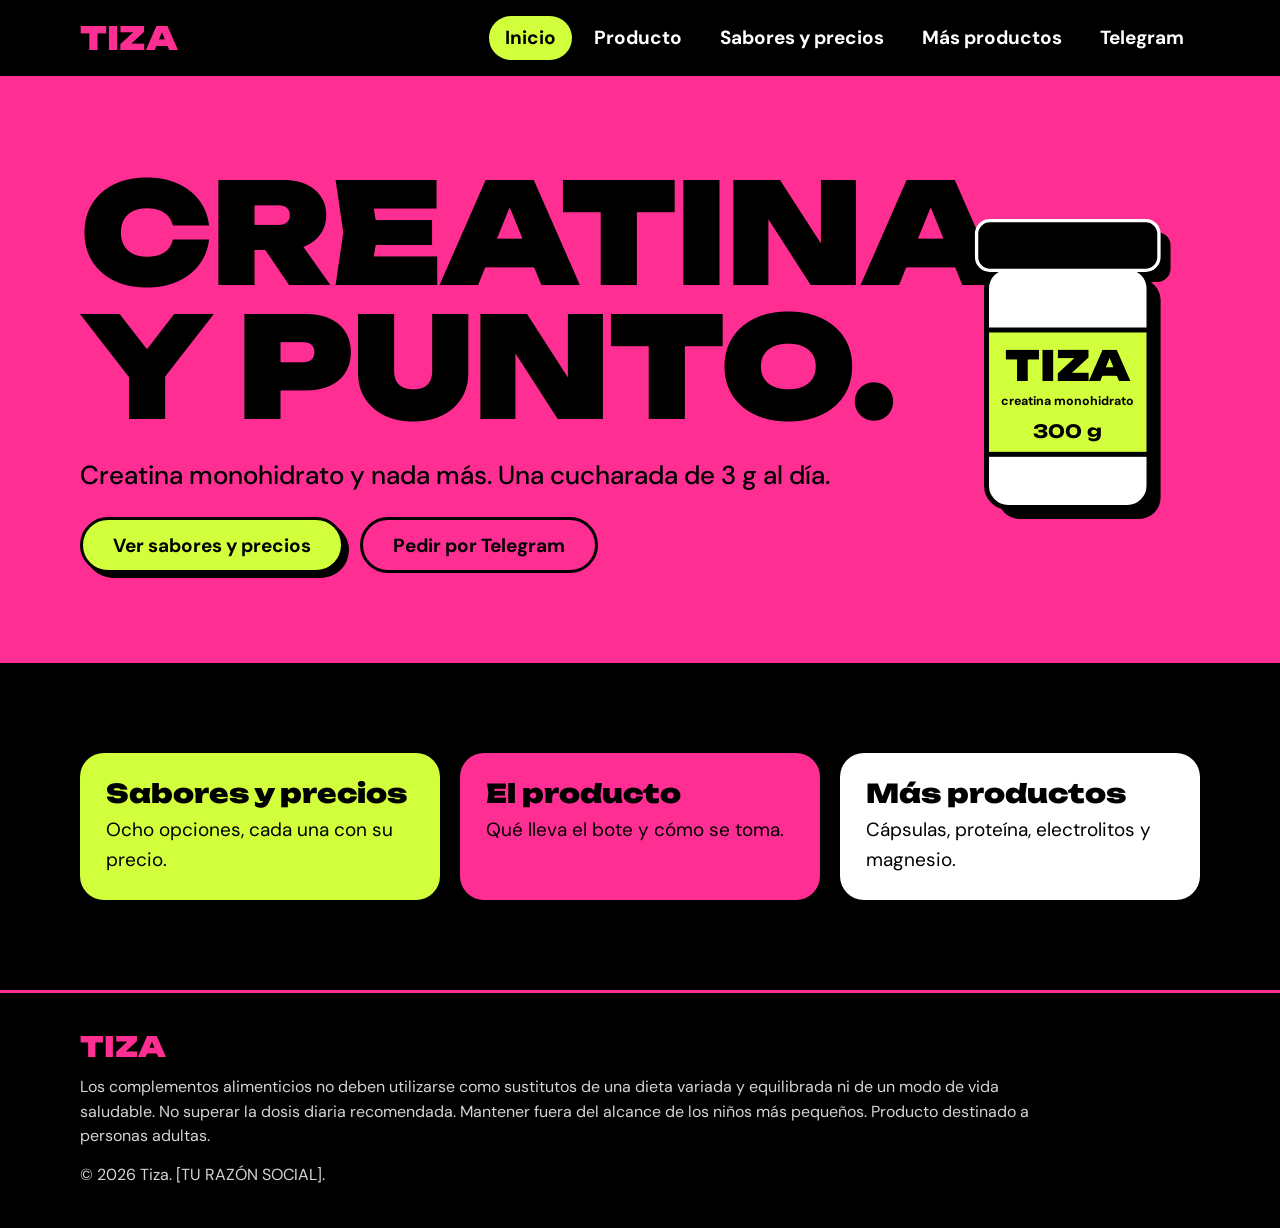
==== index.html @ 7b5f8e8a "Add files via upload" ====
<!doctype html>
<html lang="es">
<head>
  <meta charset="utf-8">
  <meta name="viewport" content="width=device-width, initial-scale=1">
  <title>Tiza | Creatina y punto</title>
  <meta name="description" content="Tiza: creatina monohidrato y nada más. 3 g al día, 100 tomas por bote.">
  <link rel="preconnect" href="https://fonts.googleapis.com">
  <link rel="preconnect" href="https://fonts.gstatic.com" crossorigin>
  <link rel="stylesheet" href="https://fonts.googleapis.com/css2?family=DM+Sans:wght@400;500;700&amp;family=Unbounded:wght@700;900&amp;display=swap">
  <link rel="stylesheet" href="estilos.css">
</head>
<body>
  <a class="saltar" href="#contenido">Saltar al contenido</a>

  <header class="cabecera">
    <div class="dentro">
      <a class="marca" href="index.html">TIZA</a>
      <nav aria-label="Principal">
        <ul class="menu">
        <li><a href="index.html" aria-current="page">Inicio</a></li>
        <li><a href="detalles.html">Producto</a></li>
        <li><a href="sabores.html">Sabores y precios</a></li>
        <li><a href="productos.html">Más productos</a></li>
        <li><a href="contacto.html">Telegram</a></li>
        </ul>
      </nav>
    </div>
  </header>

  <main id="contenido">
    <section class="bloque fondo-rosa portada">
      <div class="dentro">
        <div class="portada__texto">
          <h1 class="gigante">Creatina<br>y punto.</h1>
          <p class="entrada">Creatina monohidrato y nada más. Una cucharada de 3 g al día.</p>
          <div class="botones">
            <a class="boton" href="sabores.html">Ver sabores y precios</a>
            <a class="boton boton--linea" href="contacto.html">Pedir por Telegram</a>
          </div>
        </div>
        <div class="portada__bote">
          <svg viewBox="50 20 290 400" role="img" aria-label="Ilustración de un bote blanco de creatina Tiza de 300 gramos con tapa negra">
            <rect x="84" y="54" width="220" height="60" rx="16" fill="#000000"/>
            <rect x="96" y="110" width="196" height="290" rx="26" fill="#000000"/>
            <rect x="82" y="96" width="196" height="290" rx="26" fill="#FFFFFF" stroke="#000000" stroke-width="6"/>
            <rect x="70" y="40" width="220" height="60" rx="16" fill="#000000" stroke="#FFFFFF" stroke-width="4"/>
            <rect x="82" y="172" width="196" height="150" fill="#D2FF3C" stroke="#000000" stroke-width="6"/>
            <text x="180" y="234" text-anchor="middle" font-family="Unbounded, Arial Black, sans-serif" font-weight="900" font-size="50" fill="#000000">TIZA</text>
            <text x="180" y="263" text-anchor="middle" font-family="DM Sans, sans-serif" font-weight="700" font-size="15" fill="#000000">creatina monohidrato</text>
            <text x="180" y="302" text-anchor="middle" font-family="Unbounded, Arial Black, sans-serif" font-weight="700" font-size="22" fill="#000000">300 g</text>
          </svg>
        </div>
      </div>
    </section>

    <section class="bloque fondo-negro">
      <div class="dentro accesos">
        <a class="acceso acceso--lima" href="sabores.html">
          <h2>Sabores y precios</h2>
          <p>Ocho opciones, cada una con su precio.</p>
        </a>
        <a class="acceso acceso--rosa" href="detalles.html">
          <h2>El producto</h2>
          <p>Qué lleva el bote y cómo se toma.</p>
        </a>
        <a class="acceso acceso--blanco" href="productos.html">
          <h2>Más productos</h2>
          <p>Cápsulas, proteína, electrolitos y magnesio.</p>
        </a>
      </div>
    </section>
  </main>

  <footer class="pie">
    <div class="dentro">
      <p class="pie__marca">TIZA</p>
      <p>Los complementos alimenticios no deben utilizarse como sustitutos de una dieta variada y equilibrada ni de un modo de vida saludable. No superar la dosis diaria recomendada. Mantener fuera del alcance de los niños más pequeños. Producto destinado a personas adultas.</p>
      <p>© 2026 Tiza. [TU RAZÓN SOCIAL].</p>
    </div>
  </footer>

  <script src="app.js"></script>
</body>
</html>
---- estilos.css ----
/* ==========================================================
   TIZA · estilos compartidos por todas las páginas
   Colores: rosa + negro + lima. Cambia los tres aquí arriba
   y se actualiza toda la web.
   ========================================================== */

:root {
  --rosa: #FF2E93;
  --negro: #000000;
  --lima: #D2FF3C;
  --blanco: #FFFFFF;
  --gris: #D4D4D4;          /* texto secundario sobre negro */

  --titulos: "Unbounded", "Arial Black", sans-serif;
  --texto: "DM Sans", system-ui, sans-serif;

  --ancho: 1120px;
  --lado: clamp(20px, 5vw, 64px);
  --aire: clamp(48px, 7vw, 96px);

  --foco: var(--lima);      /* color del contorno de foco */
  --sombra: var(--negro);   /* color de la sombra de los botones */
}

*, *::before, *::after { box-sizing: border-box; }

html { scroll-behavior: smooth; }

body {
  margin: 0;
  font-family: var(--texto);
  font-size: 19px;
  line-height: 1.55;
  color: var(--negro);
  background: var(--negro);
  overflow-x: hidden;
}

h1, h2, h3, p, ul, ol { margin: 0; }
ul, ol { padding: 0; list-style: none; }
svg { max-width: 100%; height: auto; }
a { color: inherit; text-underline-offset: 4px; }

:focus-visible { outline: 4px solid var(--foco); outline-offset: 3px; }

.dentro { max-width: var(--ancho); margin: 0 auto; }
.pila { display: flex; flex-direction: column; gap: clamp(24px, 3.5vw, 40px); }

.saltar {
  position: absolute; left: 12px; top: -80px; z-index: 10;
  background: var(--lima); color: var(--negro);
  padding: 12px 18px; border-radius: 999px; font-weight: 700;
}
.saltar:focus { top: 12px; }

/* ---------- Fondos de sección ---------- */

.fondo-rosa   { background: var(--rosa);   color: var(--negro);  --foco: var(--negro); --sombra: var(--negro); }
.fondo-lima   { background: var(--lima);   color: var(--negro);  --foco: var(--negro); --sombra: var(--negro); }
.fondo-negro  { background: var(--negro);  color: var(--blanco); --foco: var(--lima);  --sombra: var(--rosa); }

.bloque { padding: var(--aire) var(--lado); }

/* ---------- Cabecera y menú ---------- */

.cabecera { background: var(--negro); color: var(--blanco); padding: 14px var(--lado); }
.cabecera .dentro {
  display: flex; flex-wrap: wrap; align-items: center;
  justify-content: space-between; gap: 8px 24px;
}
.marca {
  display: inline-flex; align-items: center; min-height: 48px;
  font-family: var(--titulos); font-weight: 900; font-size: 32px; line-height: 1;
  color: var(--rosa); text-decoration: none;
}
.menu { display: flex; flex-wrap: wrap; gap: 6px; }
.menu a {
  display: inline-flex; align-items: center; min-height: 44px; padding: 0 16px;
  border-radius: 999px; font-weight: 700; text-decoration: none; color: var(--blanco);
}
.menu a:hover { background: #2A2A2A; }
.menu a[aria-current="page"] { background: var(--lima); color: var(--negro); }

/* ---------- Texto ---------- */

.gigante {
  font-family: var(--titulos); font-weight: 900; text-transform: uppercase;
  font-size: clamp(40px, 11vw, 140px); line-height: 0.96; letter-spacing: -0.02em;
}
.grande {
  font-family: var(--titulos); font-weight: 900;
  font-size: clamp(34px, 6.4vw, 80px); line-height: 1; letter-spacing: -0.02em;
}
.mediano {
  font-family: var(--titulos); font-weight: 900;
  font-size: clamp(28px, 4vw, 48px); line-height: 1.05; letter-spacing: -0.01em;
}
.entrada { font-size: clamp(21px, 2.2vw, 26px); font-weight: 500; line-height: 1.35; max-width: 30em; }
.corto { max-width: 58ch; }
.nota { font-size: 17px; max-width: 70ch; }
.fondo-negro .nota { color: var(--gris); }

/* ---------- Botones ---------- */

.boton {
  display: inline-flex; align-items: center; justify-content: center;
  min-height: 56px; padding: 0 30px;
  border: 3px solid var(--negro); border-radius: 999px;
  background: var(--lima); color: var(--negro);
  font: 700 19px/1 var(--texto); text-decoration: none; cursor: pointer;
  box-shadow: 5px 5px 0 var(--sombra);
  transition: translate .12s ease, box-shadow .12s ease;
}
.boton:hover  { translate: -2px -2px; box-shadow: 8px 8px 0 var(--sombra); }
.boton:active { translate: 3px 3px;  box-shadow: 2px 2px 0 var(--sombra); }
.boton--negro { background: var(--negro); color: var(--blanco); --sombra: var(--rosa); }
.boton--linea { background: transparent; color: inherit; border-color: currentColor; box-shadow: none; }
.boton--linea:hover, .boton--linea:active { translate: none; box-shadow: none; background: rgba(0, 0, 0, .12); }
.fondo-negro .boton--linea:hover { background: rgba(255, 255, 255, .16); }
.botones { display: flex; flex-wrap: wrap; gap: 16px; align-items: center; }

/* ---------- Inicio ---------- */

.portada .dentro { display: flex; flex-wrap: wrap; align-items: center; gap: 32px 56px; }
.portada__texto { flex: 999 1 440px; min-width: 0; display: flex; flex-direction: column; gap: 24px; }
.portada__bote { flex: 1 1 240px; min-width: 0; display: flex; justify-content: center; }
.portada__bote svg { width: 100%; max-width: 300px; }

.accesos { display: grid; grid-template-columns: repeat(auto-fit, minmax(min(100%, 280px), 1fr)); gap: 20px; }
.acceso {
  display: flex; flex-direction: column; gap: 8px; padding: 26px;
  border-radius: 24px; color: var(--negro); text-decoration: none;
  transition: translate .12s ease;
}
.acceso:hover { translate: 0 -4px; }
.acceso h2 { font-family: var(--titulos); font-weight: 900; font-size: 26px; line-height: 1.1; }
.acceso--rosa   { background: var(--rosa); }
.acceso--lima   { background: var(--lima); }
.acceso--blanco { background: var(--blanco); }

/* ---------- Producto ---------- */

.lista-ok { max-width: 640px; }
.lista-ok li {
  display: flex; align-items: center; gap: 16px; padding: 14px 0;
  border-bottom: 3px solid var(--negro);
  font-size: clamp(20px, 2vw, 24px); font-weight: 700;
}
.lista-ok li:last-child { border-bottom: 0; }
.lista-ok svg { width: 32px; height: 32px; flex: none; }

.pasos { display: flex; flex-wrap: wrap; gap: 28px 48px; }
.pasos li { flex: 1 1 240px; min-width: 0; display: flex; flex-direction: column; gap: 6px; }
.pasos__num { font-family: var(--titulos); font-weight: 900; font-size: 56px; line-height: 1; color: var(--rosa); }
.pasos h3 { font-size: 23px; line-height: 1.2; }
.pasos p { color: var(--gris); }

/* ---------- Sabores y precios: cajas de cristal ---------- */

.vitrina { position: relative; isolation: isolate; overflow: hidden; }
.mancha {
  position: absolute; z-index: -1; border-radius: 50%;
  filter: blur(90px); pointer-events: none;
}
.mancha--1 { width: 520px; height: 520px; background: var(--rosa); opacity: .55; top: 6%;      left: -140px; }
.mancha--2 { width: 460px; height: 460px; background: var(--lima); opacity: .35; bottom: -90px; right: -110px; }

.sabores { display: grid; grid-template-columns: repeat(2, minmax(0, 1fr)); gap: 16px; }
@media (min-width: 620px) { .sabores { grid-template-columns: repeat(3, minmax(0, 1fr)); gap: 22px; } }
@media (min-width: 940px) { .sabores { grid-template-columns: repeat(4, minmax(0, 1fr)); gap: 24px; } }

.sabor {
  position: relative; overflow: hidden;
  display: flex; flex-direction: column; justify-content: space-between; align-items: flex-start;
  width: 100%; aspect-ratio: 1 / 1; padding: clamp(14px, 2vw, 22px);
  border: 1.5px solid rgba(255, 255, 255, .5); border-radius: clamp(22px, 3vw, 32px);
  background: linear-gradient(135deg, rgba(255, 255, 255, .22), rgba(255, 255, 255, .05) 55%, rgba(255, 255, 255, .12)), rgba(0, 0, 0, .32);
  -webkit-backdrop-filter: blur(18px) saturate(160%);
  backdrop-filter: blur(18px) saturate(160%);
  box-shadow:
    inset 0 1px 0 rgba(255, 255, 255, .75),
    0 18px 40px rgba(0, 0, 0, .45);
  color: var(--blanco); font: inherit; text-align: left; cursor: pointer;
  transition: translate .15s ease, border-color .15s ease;
}
/* brillo en diagonal, como un reflejo en el cristal */
.sabor::before {
  content: ""; position: absolute; inset: 0; pointer-events: none;
  background: linear-gradient(115deg, rgba(255, 255, 255, .34) 0%, rgba(255, 255, 255, 0) 34%);
}
.sabor:hover { translate: 0 -6px; border-color: var(--blanco); }

.sabor__gota {
  position: relative;
  width: clamp(36px, 4.6vw, 52px); height: clamp(36px, 4.6vw, 52px); border-radius: 50%;
  background: var(--tono);
  box-shadow: 0 0 30px 6px var(--tono), inset 0 3px 0 rgba(255, 255, 255, .55);
}
.sabor__texto { position: relative; display: flex; flex-direction: column; gap: 6px; width: 100%; }
.sabor__nombre {
  font-family: var(--titulos); font-weight: 700;
  font-size: clamp(14px, 1.8vw, 20px); line-height: 1.15; overflow-wrap: anywhere;
}
/* el precio de cada sabor */
.sabor__precio {
  align-self: flex-start;
  background: var(--blanco); color: var(--negro);
  padding: 4px 12px; border-radius: 999px;
  font-weight: 700; font-size: clamp(15px, 1.7vw, 19px); line-height: 1.3;
}

.sabor__marca {
  position: absolute; right: 12px; top: 12px; width: 34px; height: 34px;
  opacity: 0; scale: .4; transition: opacity .15s ease, scale .15s ease;
}
.sabor[aria-pressed="true"] {
  border: 3px solid var(--lima);
  background: linear-gradient(135deg, rgba(210, 255, 60, .34), rgba(255, 255, 255, .06) 60%, rgba(210, 255, 60, .16)), rgba(0, 0, 0, .32);
}
.sabor[aria-pressed="true"] .sabor__marca { opacity: 1; scale: 1; }
.sabor[aria-pressed="true"] .sabor__precio { background: var(--lima); }

/* Si el navegador no soporta el desenfoque, cristal más opaco */
@supports not ((backdrop-filter: blur(1px)) or (-webkit-backdrop-filter: blur(1px))) {
  .sabor { background: rgba(40, 40, 40, .88); }
}

.eleccion { display: flex; flex-wrap: wrap; align-items: center; gap: 16px 28px; }
.eleccion p { font-weight: 700; font-size: 22px; }

/* ---------- Más productos ---------- */

.fichas { display: grid; grid-template-columns: repeat(auto-fit, minmax(min(100%, 240px), 1fr)); gap: 20px; }
.ficha {
  display: flex; flex-direction: column; gap: 10px; padding: 24px;
  border: 3px solid var(--negro); border-radius: 24px; background: var(--blanco);
}
.ficha h2 { font-family: var(--titulos); font-weight: 700; font-size: 22px; line-height: 1.15; }
.ficha p:first-of-type { flex: 1; }
.ficha__precio { font-weight: 700; font-size: 22px; }

/* ---------- Contacto ---------- */

.dos { display: flex; flex-wrap: wrap; gap: 36px 64px; align-items: flex-start; }
.dos__a { flex: 1 1 320px; min-width: 0; display: flex; flex-direction: column; gap: 18px; }
.dos__b { flex: 1.3 1 400px; min-width: 0; }
.dos__a > a { display: inline-flex; align-items: center; align-self: flex-start; min-height: 44px; font-weight: 700; }

.chivato { align-self: flex-start; background: var(--lima); color: var(--negro); padding: 8px 16px; border-radius: 999px; font-weight: 700; }

.formulario {
  --foco: var(--negro);
  background: var(--blanco); color: var(--negro);
  border-radius: 28px; padding: clamp(22px, 3.5vw, 36px);
  display: flex; flex-direction: column; gap: 18px;
}
.campo { display: flex; flex-direction: column; gap: 6px; }
.campo label { font-weight: 700; font-size: 17px; }
.campo input, .campo textarea {
  width: 100%; padding: 0 14px; height: 52px;
  border: 3px solid var(--negro); border-radius: 14px;
  background: var(--blanco); color: var(--negro); font: inherit;
}
.campo textarea { height: auto; padding: 12px 14px; resize: vertical; }
.campo input:focus-visible, .campo textarea:focus-visible { outline-offset: 0; border-color: var(--rosa); }
.formulario .nota { color: #3D3D3D; }

/* ---------- Pie ---------- */

.pie { background: var(--negro); color: var(--gris); padding: 40px var(--lado); border-top: 3px solid var(--rosa); font-size: 16px; }
.pie .dentro { display: flex; flex-direction: column; gap: 14px; }
.pie__marca { font-family: var(--titulos); font-weight: 900; font-size: 28px; line-height: 1; color: var(--rosa); }
.pie p { max-width: 90ch; }

/* ---------- Menos movimiento si el usuario lo pide ---------- */

@media (prefers-reduced-motion: reduce) {
  html { scroll-behavior: auto; }
  .boton, .acceso, .sabor, .sabor__marca { transition: none; }
}
.dos__a .nota a { font-weight: 700; }
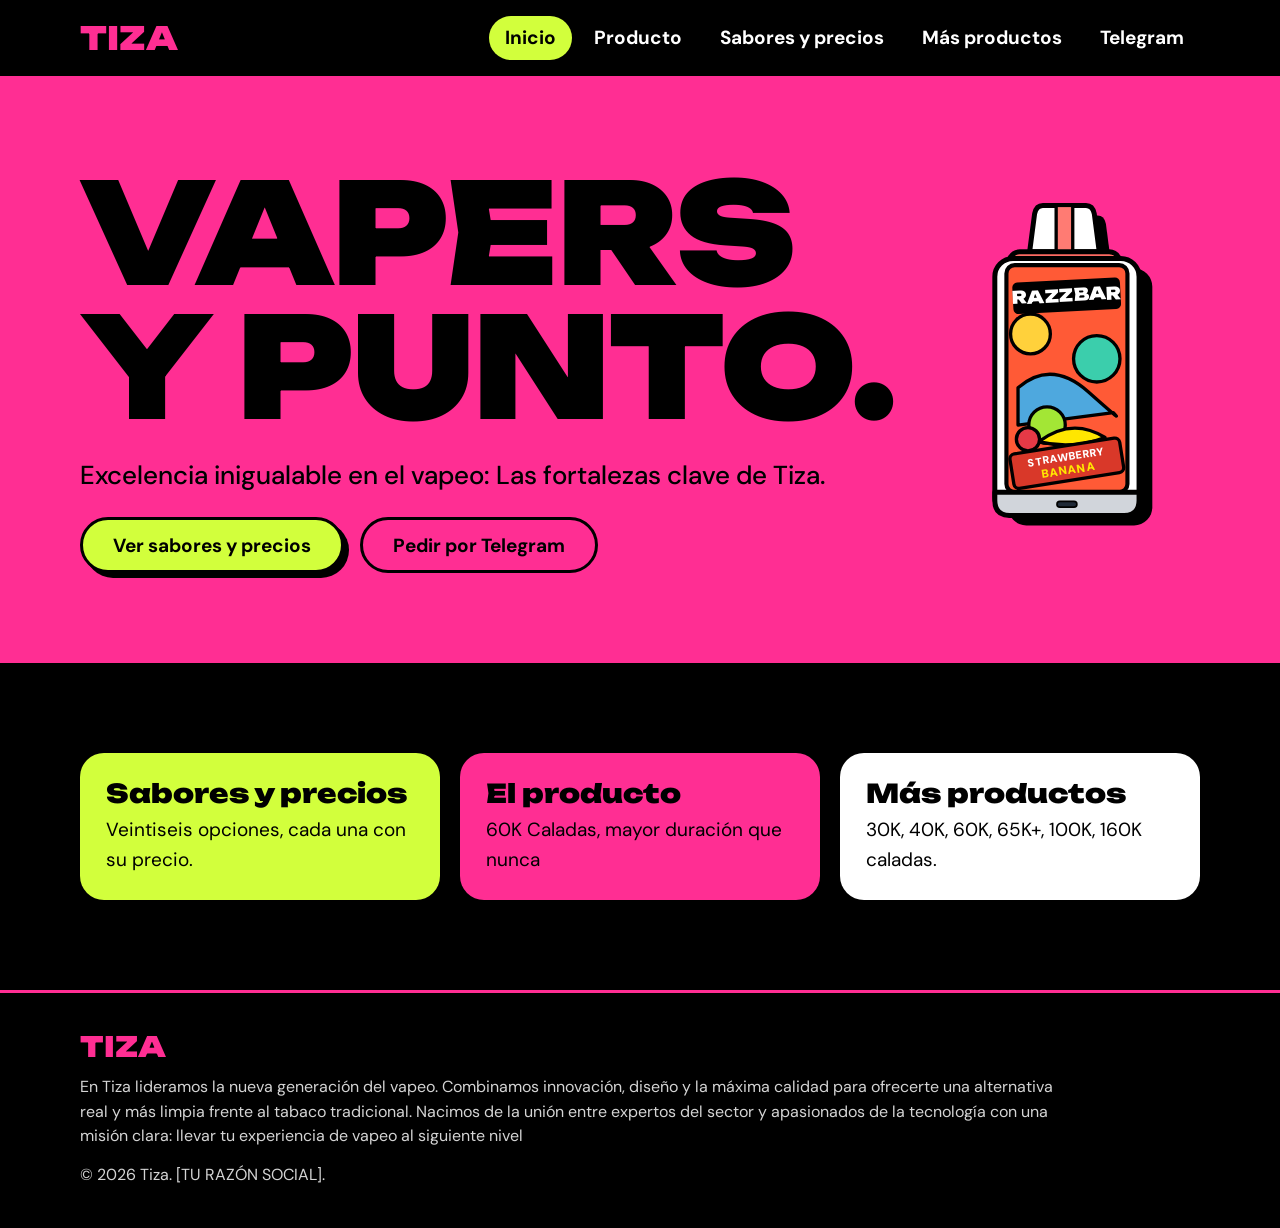
==== commit ac5f82d3: "feat: add new flavors to sabores.html and implement Telegram bot for automatic orders - Updated sabo" ====
--- a/index.html
+++ b/index.html
@@ -3,8 +3,8 @@
 <head>
   <meta charset="utf-8">
   <meta name="viewport" content="width=device-width, initial-scale=1">
-  <title>Tiza | Creatina y punto</title>
-  <meta name="description" content="Tiza: creatina monohidrato y nada más. 3 g al día, 100 tomas por bote.">
+  <title>Tiza | Vapers y punto</title>
+  <meta name="description" content="Excelencia inigualable en el vapeo:Las fortalezas clave de Tiza">
   <link rel="preconnect" href="https://fonts.googleapis.com">
   <link rel="preconnect" href="https://fonts.gstatic.com" crossorigin>
   <link rel="stylesheet" href="https://fonts.googleapis.com/css2?family=DM+Sans:wght@400;500;700&amp;family=Unbounded:wght@700;900&amp;display=swap">
@@ -32,25 +32,61 @@
     <section class="bloque fondo-rosa portada">
       <div class="dentro">
         <div class="portada__texto">
-          <h1 class="gigante">Creatina<br>y punto.</h1>
-          <p class="entrada">Creatina monohidrato y nada más. Una cucharada de 3 g al día.</p>
+          <h1 class="gigante">Vapers<br>y punto.</h1>
+          <p class="entrada">Excelencia inigualable en el vapeo: Las fortalezas clave de Tiza.</p>
           <div class="botones">
             <a class="boton" href="sabores.html">Ver sabores y precios</a>
             <a class="boton boton--linea" href="contacto.html">Pedir por Telegram</a>
           </div>
         </div>
         <div class="portada__bote">
-          <svg viewBox="50 20 290 400" role="img" aria-label="Ilustración de un bote blanco de creatina Tiza de 300 gramos con tapa negra">
-            <rect x="84" y="54" width="220" height="60" rx="16" fill="#000000"/>
-            <rect x="96" y="110" width="196" height="290" rx="26" fill="#000000"/>
-            <rect x="82" y="96" width="196" height="290" rx="26" fill="#FFFFFF" stroke="#000000" stroke-width="6"/>
-            <rect x="70" y="40" width="220" height="60" rx="16" fill="#000000" stroke="#FFFFFF" stroke-width="4"/>
-            <rect x="82" y="172" width="196" height="150" fill="#D2FF3C" stroke="#000000" stroke-width="6"/>
-            <text x="180" y="234" text-anchor="middle" font-family="Unbounded, Arial Black, sans-serif" font-weight="900" font-size="50" fill="#000000">TIZA</text>
-            <text x="180" y="263" text-anchor="middle" font-family="DM Sans, sans-serif" font-weight="700" font-size="15" fill="#000000">creatina monohidrato</text>
-            <text x="180" y="302" text-anchor="middle" font-family="Unbounded, Arial Black, sans-serif" font-weight="700" font-size="22" fill="#000000">300 g</text>
-          </svg>
-        </div>
+  <svg viewBox="50 15 290 425" role="img" aria-label="Ilustración de un vaper Razzbar sabor Strawberry Banana">
+    <!-- Sombra dura desplazada (estilo brutalista) -->
+    <path d="M 164 42 L 216 42 Q 224 42 226 52 L 232 98 L 148 98 L 154 52 Q 156 42 164 42 Z" fill="#000000"/>
+    <rect x="108" y="106" width="174" height="310" rx="22" fill="#000000"/>
+
+    <!-- Boquilla superior -->
+    <path d="M 150 30 L 202 30 Q 210 30 212 40 L 218 86 L 134 86 L 140 40 Q 142 30 150 30 Z" fill="#FFFFFF" stroke="#000000" stroke-width="6" stroke-linejoin="round"/>
+    <!-- Conducto interior de la boquilla -->
+    <rect x="166" y="30" width="20" height="56" fill="#FF7B73" stroke="#000000" stroke-width="4"/>
+    <!-- Cuello rosado -->
+    <path d="M 122 86 L 230 86 Q 238 86 242 94 L 110 94 Q 114 86 122 86 Z" fill="#FF6B63" stroke="#000000" stroke-width="6" stroke-linejoin="round"/>
+
+    <!-- Cuerpo exterior transparente (carcasa) -->
+    <rect x="92" y="94" width="174" height="310" rx="22" fill="#FFFFFF" stroke="#000000" stroke-width="6"/>
+
+    <!-- Cilindro interior con el diseño -->
+    <rect x="106" y="102" width="146" height="274" rx="10" fill="#FF5A36" stroke="#000000" stroke-width="5"/>
+
+    <!-- Detalles gráficos estilo graffiti (abstractos y limpios para SVG) -->
+    <circle cx="135" cy="185" r="24" fill="#FFD13B" stroke="#000000" stroke-width="4"/>
+    <circle cx="215" cy="215" r="28" fill="#3BCEAC" stroke="#000000" stroke-width="4"/>
+    <path d="M 120 250 Q 160 215 205 255 T 235 280 L 120 295 Z" fill="#4EA8DE" stroke="#000000" stroke-width="4" stroke-linejoin="round"/>
+    <circle cx="155" cy="295" r="22" fill="#A3E635" stroke="#000000" stroke-width="4"/>
+    
+    <!-- Ilustración simplificada de plátano y fresa en la base -->
+    <path d="M 145 315 Q 185 285 225 310 Q 185 325 145 315 Z" fill="#FFE600" stroke="#000000" stroke-width="4" stroke-linejoin="round"/>
+    <circle cx="132" cy="312" r="14" fill="#E63946" stroke="#000000" stroke-width="4"/>
+
+    <!-- Logotipo RAZZBAR -->
+    <g transform="rotate(-3, 179, 145)">
+      <rect x="114" y="120" width="130" height="38" rx="6" fill="#000000"/>
+      <text x="179" y="146" text-anchor="middle" font-family="Unbounded, 'Arial Black', Impact, sans-serif" font-weight="900" font-size="21" letter-spacing="0.5" fill="#FFFFFF">RAZZBAR</text>
+    </g>
+
+    <!-- Etiqueta del sabor: STRAWBERRY BANANA -->
+    <g transform="rotate(-9, 179, 342)">
+      <rect x="112" y="320" width="134" height="42" rx="6" fill="#D93829" stroke="#000000" stroke-width="4"/>
+      <text x="179" y="338" text-anchor="middle" font-family="'DM Sans', Arial, sans-serif" font-weight="900" font-size="13" letter-spacing="0.5" fill="#FFFFFF">STRAWBERRY</text>
+      <text x="179" y="354" text-anchor="middle" font-family="'DM Sans', Arial, sans-serif" font-weight="900" font-size="14" letter-spacing="0.8" fill="#FFE600">BANANA</text>
+    </g>
+
+    <!-- Base metálica inferior -->
+    <path d="M 92 376 L 266 376 L 266 386 Q 266 404 248 404 L 110 404 Q 92 404 92 386 Z" fill="#D1D5DB" stroke="#000000" stroke-width="6" stroke-linejoin="round"/>
+    <!-- Puerto USB-C inferior -->
+    <rect x="167" y="387" width="24" height="7" rx="3.5" fill="#1F2937" stroke="#000000" stroke-width="2"/>
+  </svg>
+</div>
       </div>
     </section>
 
@@ -58,15 +94,15 @@
       <div class="dentro accesos">
         <a class="acceso acceso--lima" href="sabores.html">
           <h2>Sabores y precios</h2>
-          <p>Ocho opciones, cada una con su precio.</p>
+          <p>Veintiseis opciones, cada una con su precio.</p>
         </a>
         <a class="acceso acceso--rosa" href="detalles.html">
           <h2>El producto</h2>
-          <p>Qué lleva el bote y cómo se toma.</p>
+          <p>60K Caladas, mayor duración que nunca</p>
         </a>
         <a class="acceso acceso--blanco" href="productos.html">
           <h2>Más productos</h2>
-          <p>Cápsulas, proteína, electrolitos y magnesio.</p>
+          <p>30K, 40K, 60K, 65K+, 100K, 160K caladas.</p>
         </a>
       </div>
     </section>
@@ -75,7 +111,7 @@
   <footer class="pie">
     <div class="dentro">
       <p class="pie__marca">TIZA</p>
-      <p>Los complementos alimenticios no deben utilizarse como sustitutos de una dieta variada y equilibrada ni de un modo de vida saludable. No superar la dosis diaria recomendada. Mantener fuera del alcance de los niños más pequeños. Producto destinado a personas adultas.</p>
+      <p>En Tiza lideramos la nueva generación del vapeo. Combinamos innovación, diseño y la máxima calidad para ofrecerte una alternativa real y más limpia frente al tabaco tradicional. Nacimos de la unión entre expertos del sector y apasionados de la tecnología con una misión clara: llevar tu experiencia de vapeo al siguiente nivel</p>
       <p>© 2026 Tiza. [TU RAZÓN SOCIAL].</p>
     </div>
   </footer>
--- a/estilos.css
+++ b/estilos.css
@@ -279,3 +279,10 @@
   .boton, .acceso, .sabor, .sabor__marca { transition: none; }
 }
 .dos__a .nota a { font-weight: 700; }
+
+/* ---------- Envío del pedido ---------- */
+
+/* campo oculto para frenar a los robots de spam */
+.trampa { position: absolute; left: -9999px; width: 1px; height: 1px; overflow: hidden; }
+.boton[disabled] { opacity: .6; cursor: progress; translate: none; }
+[data-aviso] a { font-weight: 700; }
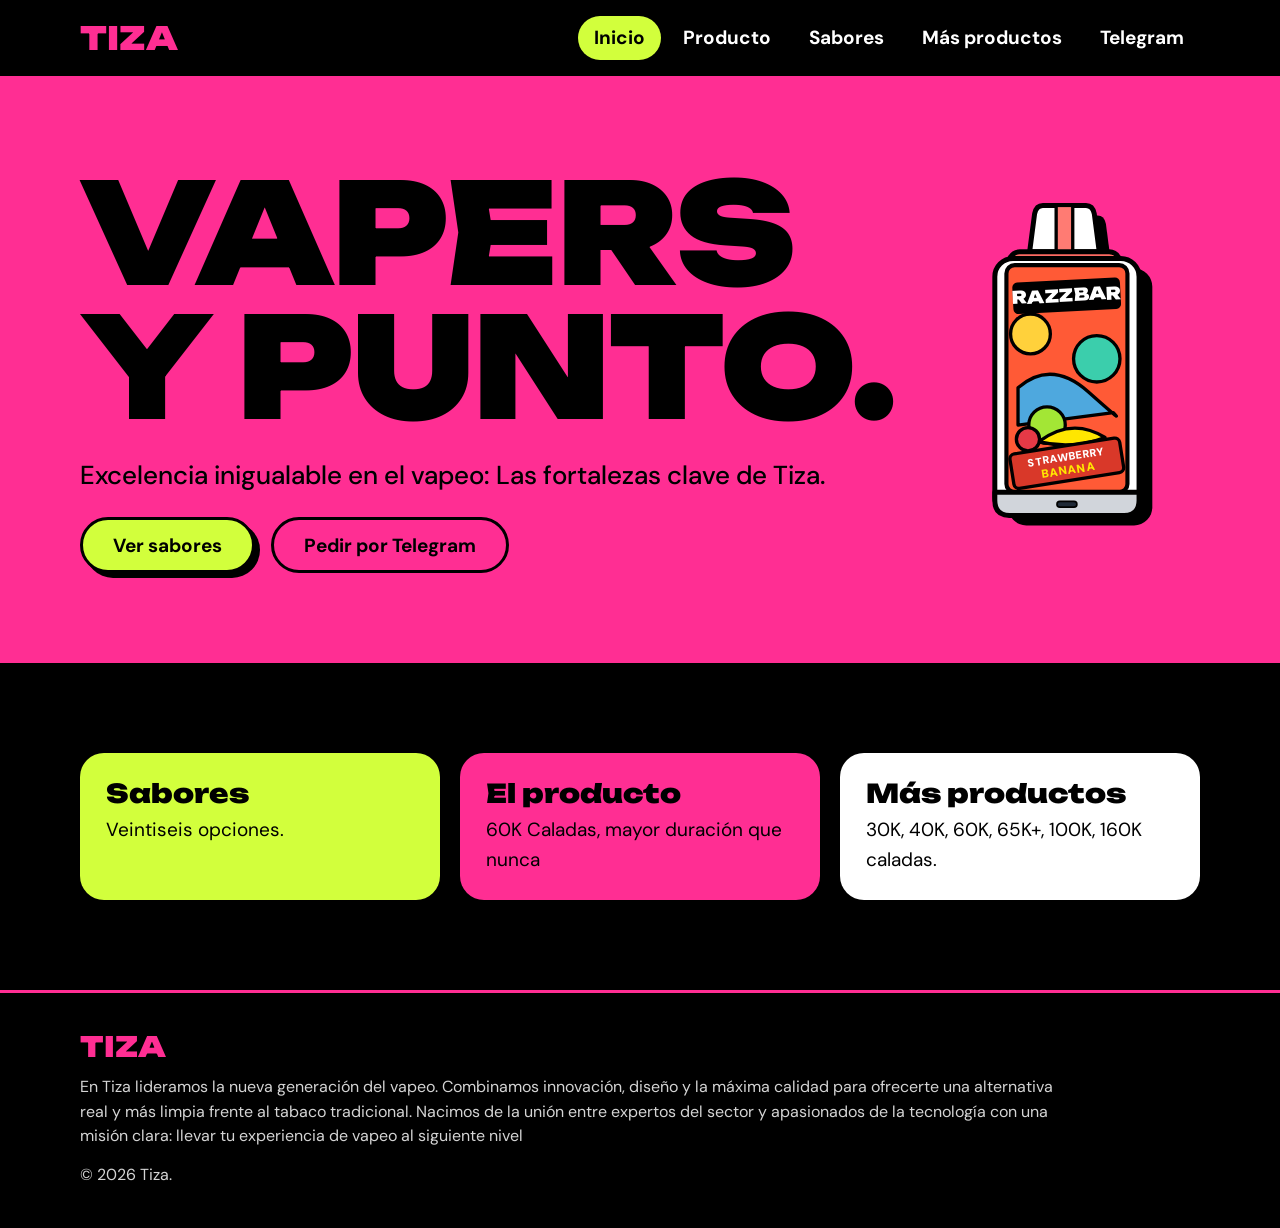
==== commit 1e5ae2e6: "refactor: simplify flavor listings and update navigation links" ====
--- a/index.html
+++ b/index.html
@@ -20,7 +20,7 @@
         <ul class="menu">
         <li><a href="index.html" aria-current="page">Inicio</a></li>
         <li><a href="detalles.html">Producto</a></li>
-        <li><a href="sabores.html">Sabores y precios</a></li>
+        <li><a href="sabores.html">Sabores</a></li>
         <li><a href="productos.html">Más productos</a></li>
         <li><a href="contacto.html">Telegram</a></li>
         </ul>
@@ -35,7 +35,7 @@
           <h1 class="gigante">Vapers<br>y punto.</h1>
           <p class="entrada">Excelencia inigualable en el vapeo: Las fortalezas clave de Tiza.</p>
           <div class="botones">
-            <a class="boton" href="sabores.html">Ver sabores y precios</a>
+            <a class="boton" href="sabores.html">Ver sabores</a>
             <a class="boton boton--linea" href="contacto.html">Pedir por Telegram</a>
           </div>
         </div>
@@ -93,8 +93,8 @@
     <section class="bloque fondo-negro">
       <div class="dentro accesos">
         <a class="acceso acceso--lima" href="sabores.html">
-          <h2>Sabores y precios</h2>
-          <p>Veintiseis opciones, cada una con su precio.</p>
+          <h2>Sabores</h2>
+          <p>Veintiseis opciones.</p>
         </a>
         <a class="acceso acceso--rosa" href="detalles.html">
           <h2>El producto</h2>
@@ -112,7 +112,7 @@
     <div class="dentro">
       <p class="pie__marca">TIZA</p>
       <p>En Tiza lideramos la nueva generación del vapeo. Combinamos innovación, diseño y la máxima calidad para ofrecerte una alternativa real y más limpia frente al tabaco tradicional. Nacimos de la unión entre expertos del sector y apasionados de la tecnología con una misión clara: llevar tu experiencia de vapeo al siguiente nivel</p>
-      <p>© 2026 Tiza. [TU RAZÓN SOCIAL].</p>
+      <p>© 2026 Tiza.</p>
     </div>
   </footer>
 
